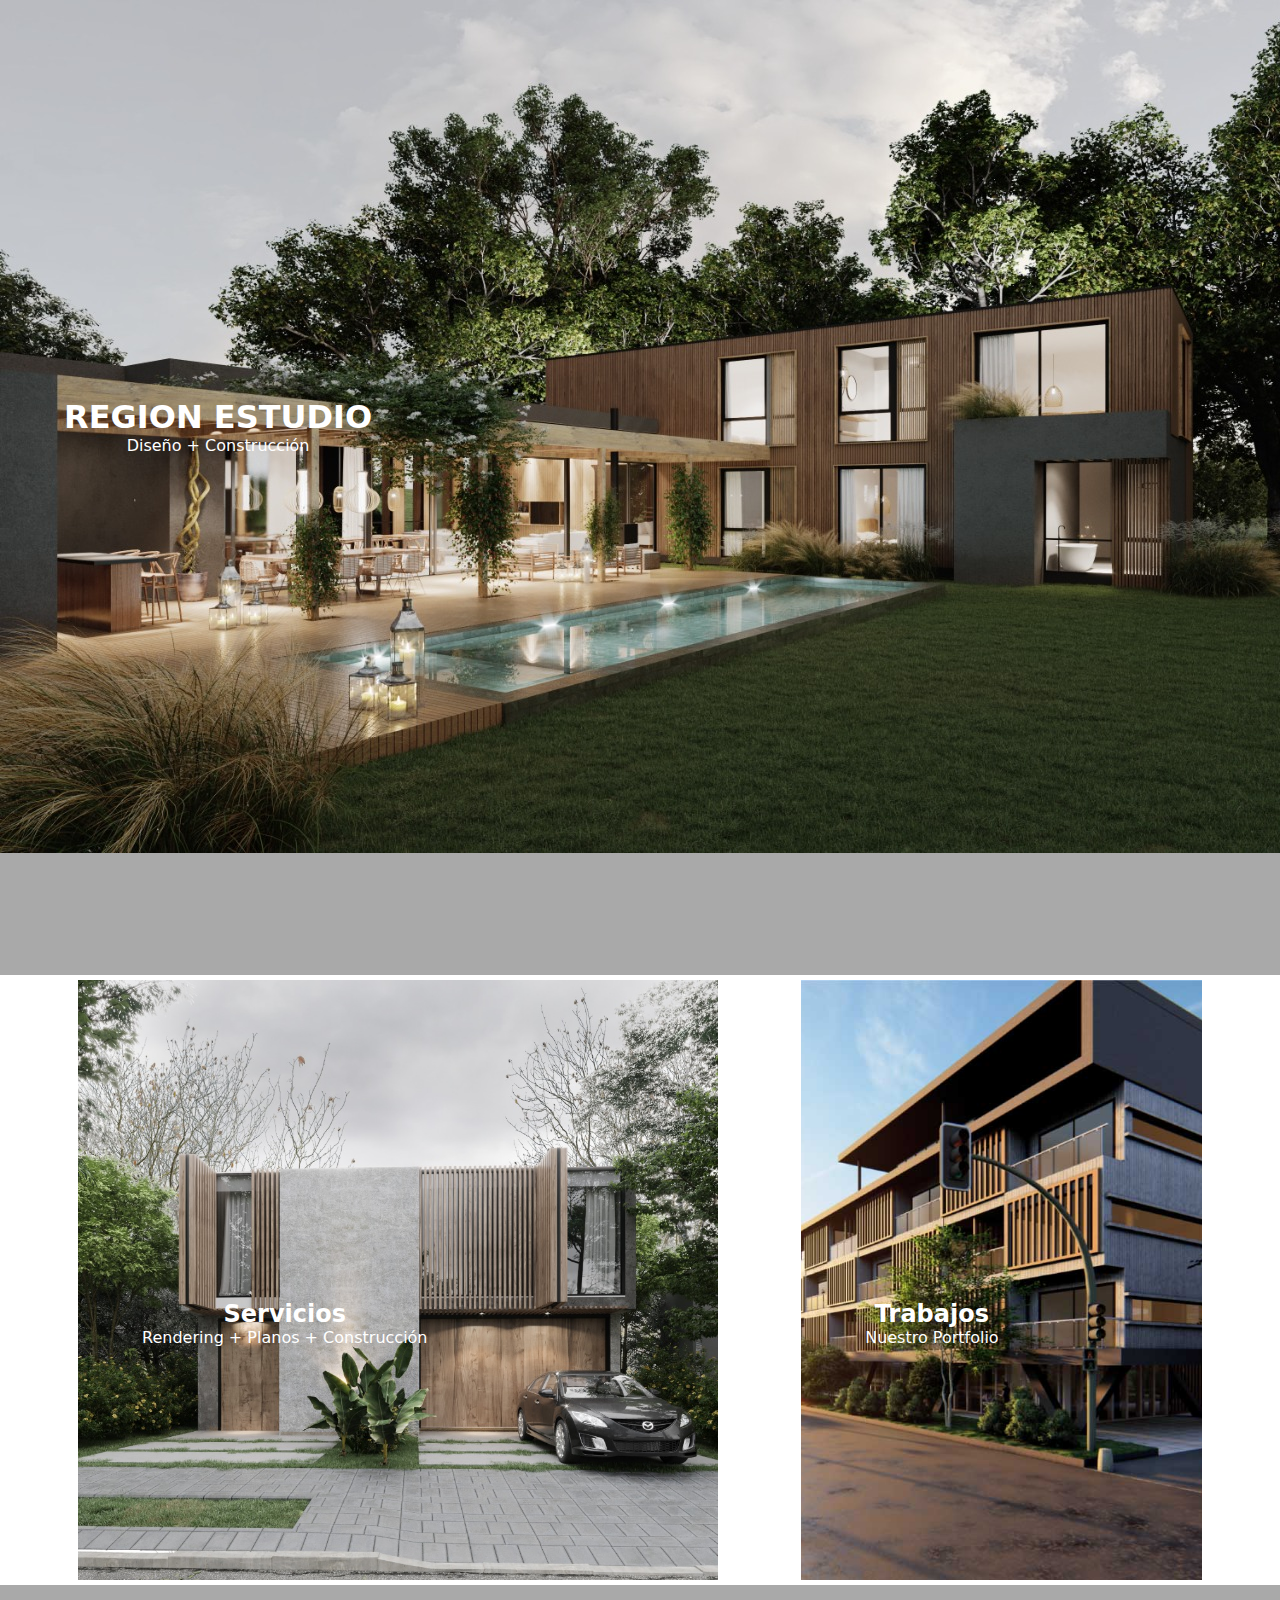
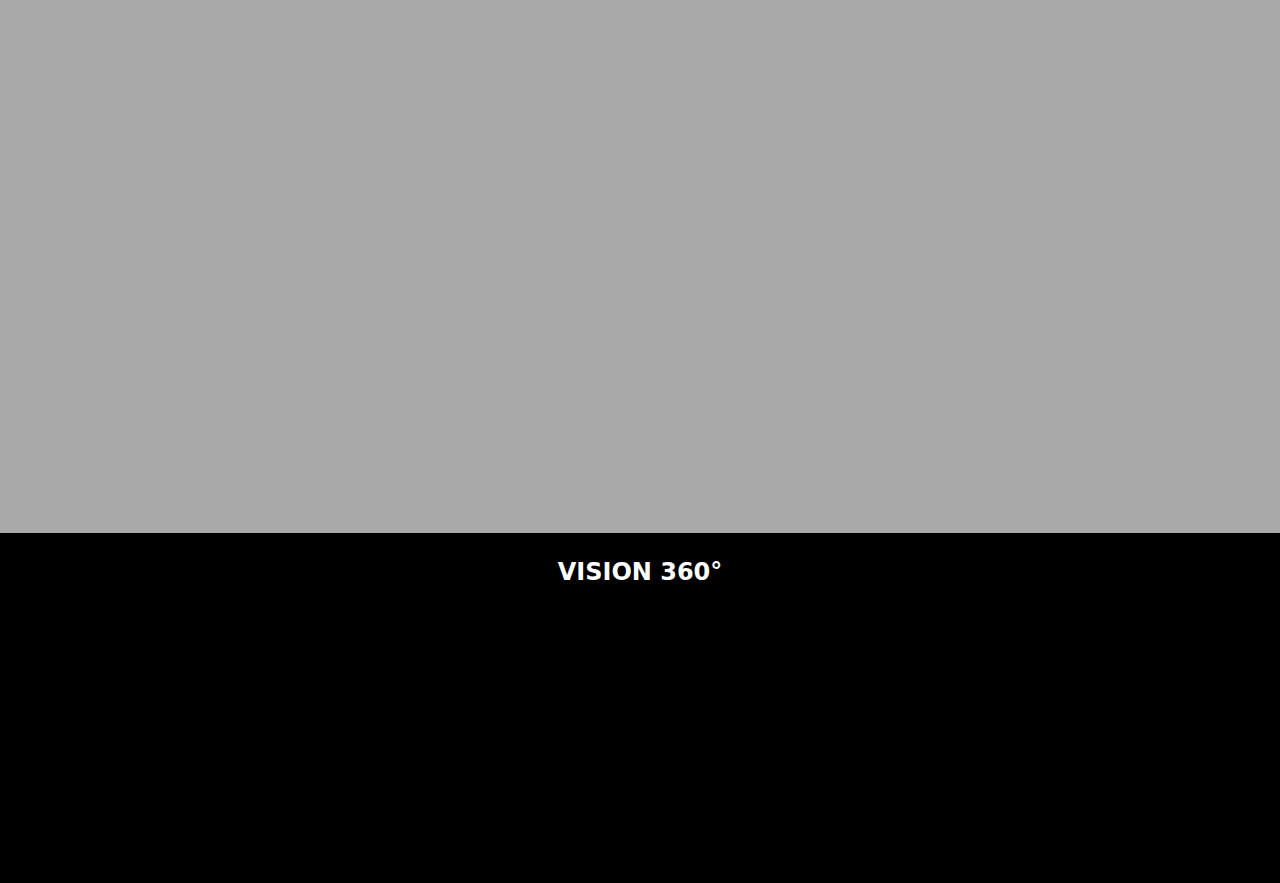
==== index.html @ 9657b605 "index.inicial" ====
<!DOCTYPE html>
<html lang="en">
<head>
    <meta charset="UTF-8">
    <meta http-equiv="X-UA-Compatible" content="IE=edge">
    <meta name="viewport" content="width=device-width, initial-scale=1.0">
    <link rel="preconnect" href="https://fonts.googleapis.com">
    <link rel="preconnect" href="https://fonts.gstatic.com" crossorigin>
    <link href="https://fonts.googleapis.com/css2?family=Roboto:ital,wght@0,100;0,300;0,400;0,500;0,700;0,900;1,100;1,300;1,400;1,500;1,700;1,900&display=swap" rel="stylesheet">
    <link rel="stylesheet" href="./style.css">
    <link rel="shortcut icon" href="./root/image/logo-arc-icono.png">
    <link
    rel="stylesheet"
    href="https://cdnjs.cloudflare.com/ajax/libs/animate.css/4.1.1/animate.min.css"
  />
    <title>REGION ESTUDIO</title>
</head>

<body>
    <div class="gridpe">
        <header >
            <div class="titulohead animate__animated animate__fadeInDown ">
            <h1 > REGION ESTUDIO</h1>
             <P>Diseño + Construcción</P>
            </div>
        </header>
        
        <section class="sectiona">
            <div class="divseca">
                <div class="titulosec animate__animated animate__fadeInDown ">
             <h2>Servicios</h2>
             <P>Rendering + Planos + Construcción</P>
            </div>
            </div>
            <div class="divsecb">
                <div class="titulosec animate__animated animate__fadeInDown ">
                 <h2>Trabajos</h2>
                 <P>Nuestro Portfolio</P>
                </div>
                </div>
                </div>
        </section>
        
        <section class="sectionb">
            <h2 class=" titulosecb animate__animated animate__fadeInDown "> VISION 360°</h2>
            <iframe class="secvideo" src="./root/video/video-cgi-animation-2.mp4" frameborder="0"></iframe>
            <iframe src="./root/video/video-cgi-animation-3.mp4" frameborder="0"></iframe>
            <iframe src="./root/video/video-cgi-animation.mp4" frameborder="0"></iframe>
        </section>
</body>
</html>
---- style.css ----
*{
    margin: 0;
    padding: 0;
}
.gridpe{
    display: grid;
    background-color: darkgrey;
    grid-template-columns: 1fr 1fr 1fr;
    grid-template-rows: 0.5fr 1fr 0.5fr;
    justify-content: center;
    align-items: center;
    
    grid-template-areas: 
    "hea hea hea"
    "seca seca seca"
    "secb secb  secb"
  
}
header{
    display: flex;
    align-items: center;
    background-image: url(./root/image/Galeria\ ext.jpeg);
    background-repeat: no-repeat;
    grid-area: hea;
    height: 853px;
    width: 1280px;
    justify-self: center;

}

.titulohead{
    position: absolute;
    text-align: center;
    margin-left: 5%;
}
.titulosec{
    position: absolute;
    text-align: center;
    margin-left: 5%;
    margin-top: 25%;

}

.sectiona{
    display: flex;
    justify-content: space-evenly;
    
    background-color: white;
    grid-area: seca;
}
.sectionb{
    display: flex;
    background-color: black;
    grid-area: secb;
    justify-content: space-around;
    color: aqua;
    height: 350px;
    
    
}

.divseca{
    background-image: url(./root/image/residencial2.jpeg);
    background-repeat: no-repeat;
    height: 600px;
    width: 640px;
    background-size: cover;
    background-position: center;
    margin: 5px 5px 5px 5px ;
     
    
}

.divsecb{
    background-image: url(./root/image/imagen-3d-rendering.jpg);
    background-repeat: no-repeat;
    height: 600px;
    width: 400.75px;
    background-size: cover;
    background-position: center;
    margin: 5px 5px 5px 5px ;
    
   
}

h2{
    font-family: system-ui, -apple-system, BlinkMacSystemFont, 'Segoe UI', Roboto, Oxygen, Ubuntu, Cantarell, 'Open Sans', 'Helvetica Neue', sans-serif;
    color: white;
}
h1{
    font-family: system-ui, -apple-system, BlinkMacSystemFont, 'Segoe UI', Roboto, Oxygen, Ubuntu, Cantarell, 'Open Sans', 'Helvetica Neue', sans-serif;
    color: white;
}
p{
    font-family: system-ui, -apple-system, BlinkMacSystemFont, 'Segoe UI', Roboto, Oxygen, Ubuntu, Cantarell, 'Open Sans', 'Helvetica Neue', sans-serif;
    color: white;
  
}

.titulosecb{
    position: absolute;
    text-align: center;
    padding-top: 2%;


}
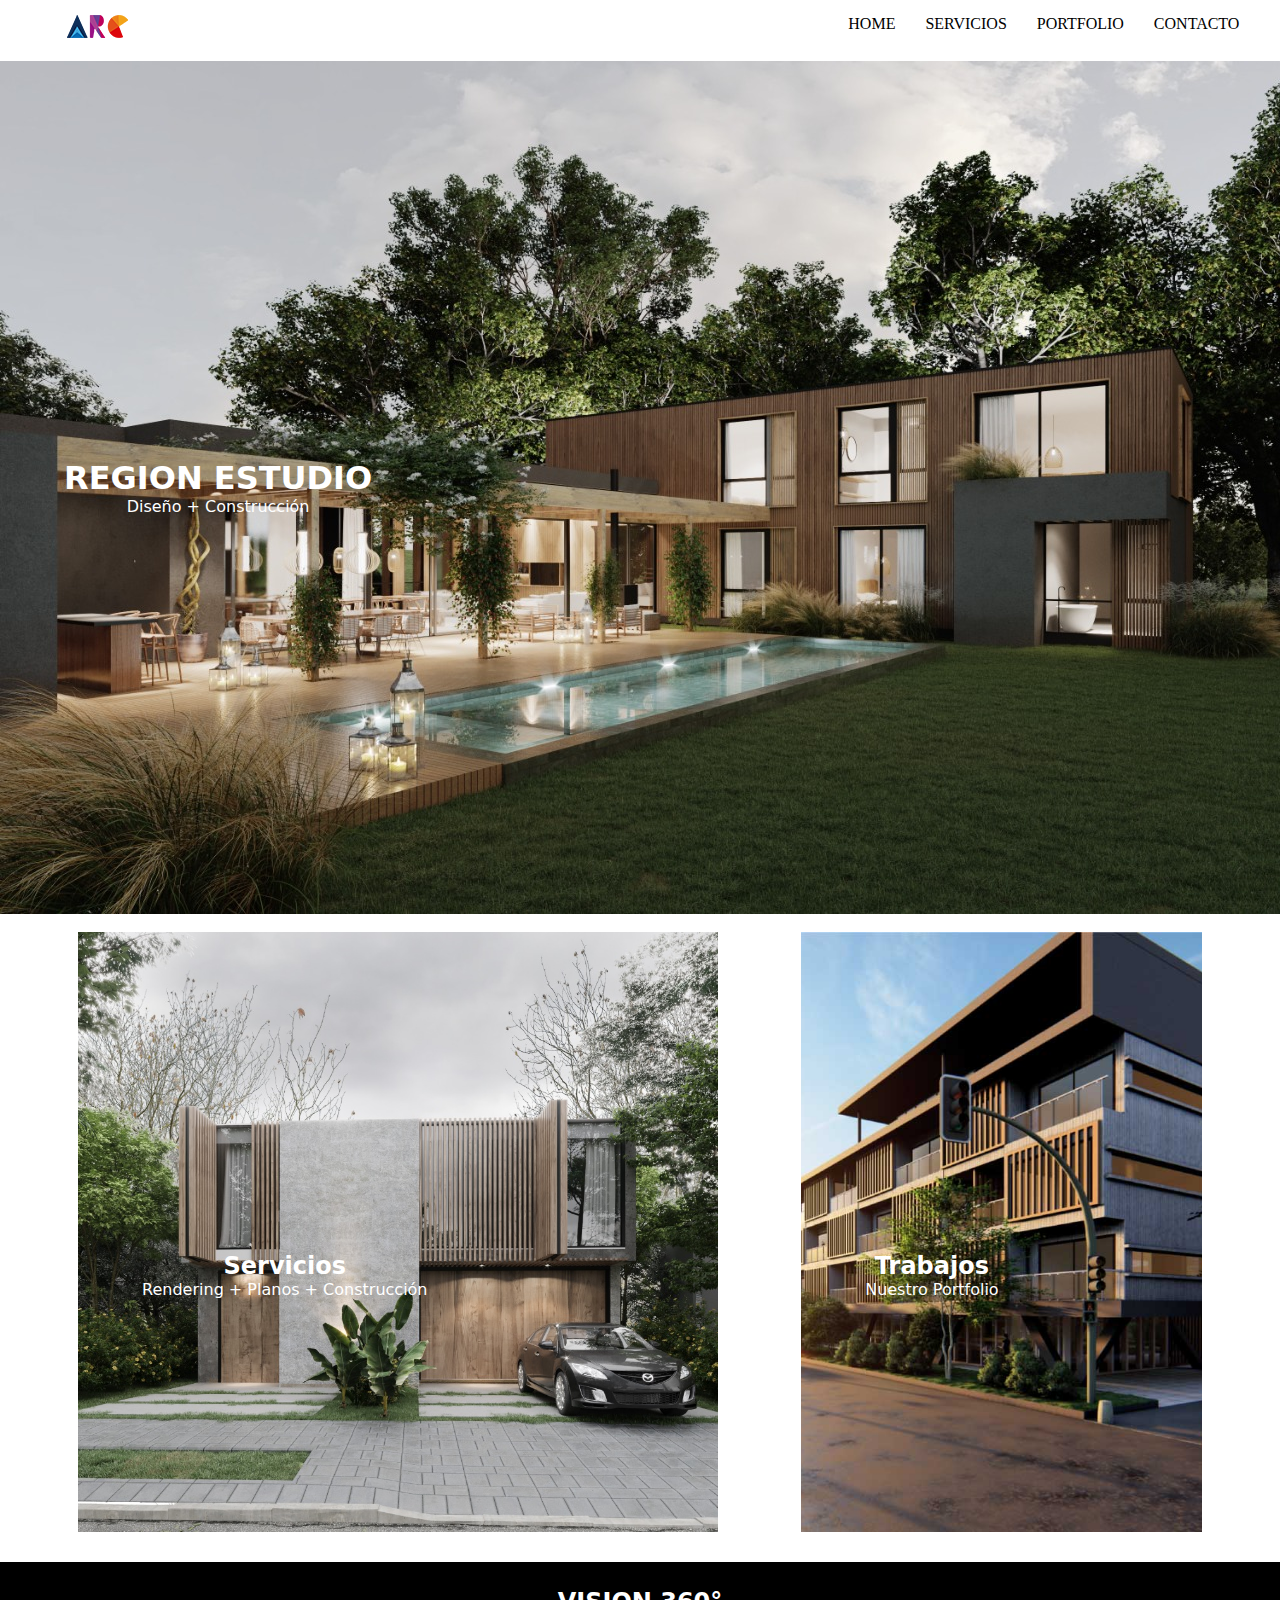
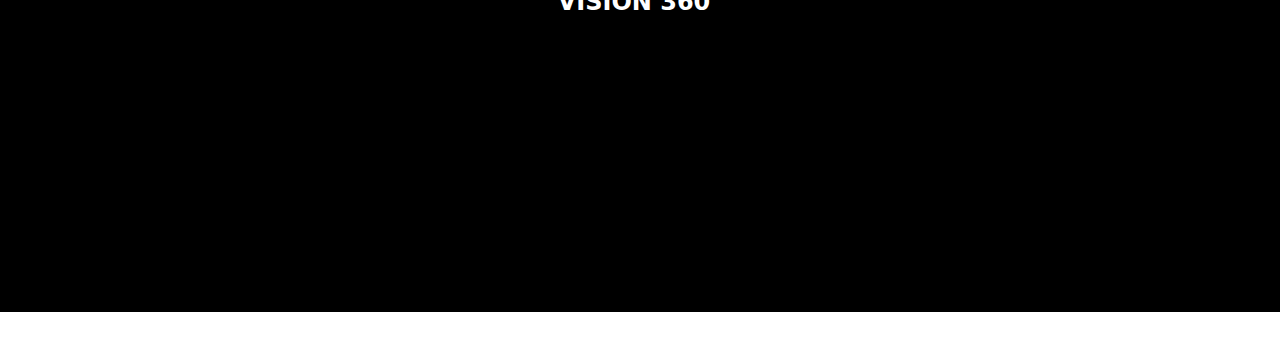
==== commit 39f319a7: "agregando galeria y nav" ====
--- a/index.html
+++ b/index.html
@@ -16,7 +16,25 @@
     <title>REGION ESTUDIO</title>
 </head>
 
+
 <body>
+ <div class="fijo">
+    <nav>
+        <ul>
+            <li> HOME</li>
+            <li>SERVICIOS</li>
+            <li>PORTFOLIO</li>
+            <li>CONTACTO</li>
+                    
+       </ul>  
+
+       <div class="img-menu">
+        <img  src="./root/image/logo-arc-icono.png" alt="">
+      </div>
+        
+    </nav>
+ </div>
+
     <div class="gridpe">
         <header >
             <div class="titulohead animate__animated animate__fadeInDown ">
@@ -32,13 +50,14 @@
              <P>Rendering + Planos + Construcción</P>
             </div>
             </div>
+            
             <div class="divsecb">
                 <div class="titulosec animate__animated animate__fadeInDown ">
                  <h2>Trabajos</h2>
                  <P>Nuestro Portfolio</P>
                 </div>
-                </div>
-                </div>
+            </div>
+                
         </section>
         
         <section class="sectionb">
@@ -47,5 +66,8 @@
             <iframe src="./root/video/video-cgi-animation-3.mp4" frameborder="0"></iframe>
             <iframe src="./root/video/video-cgi-animation.mp4" frameborder="0"></iframe>
         </section>
+
+       
+  <footer></footer>
 </body>
 </html>--- a/style.css
+++ b/style.css
@@ -1,14 +1,61 @@
 *{
     margin: 0;
     padding: 0;
+
 }
+
+nav{
+    background: white;
+    height: 45%;
+    display: flex;
+    justify-content: flex-end;
+                      
+}
+
+
+ul {
+   
+    display: flex;
+    flex-flow: row wrap;
+    justify-content: flex-end;
+    text-decoration:none;
+    color:white;
+    text-decoration: none;
+    list-style: none;
+    
+    margin-right: 2%;
+    width: 100%;
+    
+    
+} 
+
+ul li{
+    
+    margin: 15px;
+    color: black;
+    
+    
+    
+}
+
+.img-menu{
+    margin-top: 1px;
+    position: absolute;
+    top: 10px;
+    margin-right: 90%;
+}
+
+
+
 .gridpe{
     display: grid;
-    background-color: darkgrey;
+    background-color: white;
     grid-template-columns: 1fr 1fr 1fr;
-    grid-template-rows: 0.5fr 1fr 0.5fr;
+    
     justify-content: center;
     align-items: center;
+    margin: 1% auto;
+    
     
     grid-template-areas: 
     "hea hea hea"
@@ -25,6 +72,7 @@
     height: 853px;
     width: 1280px;
     justify-self: center;
+    margin-top: none;
 
 }
 
@@ -44,18 +92,24 @@
 .sectiona{
     display: flex;
     justify-content: space-evenly;
-    
+    margin: none;
     background-color: white;
     grid-area: seca;
+    margin-top: 1%;
+    margin-bottom:1% ;
+   
 }
 .sectionb{
     display: flex;
     background-color: black;
     grid-area: secb;
     justify-content: space-around;
-    color: aqua;
+    color: white;
     height: 350px;
+    margin-top: 1%;
+    margin-bottom:1% ;
     
+        
     
 }
 
@@ -67,6 +121,7 @@
     background-size: cover;
     background-position: center;
     margin: 5px 5px 5px 5px ;
+   
      
     
 }
@@ -79,6 +134,8 @@
     background-size: cover;
     background-position: center;
     margin: 5px 5px 5px 5px ;
+    
+
     
    
 }
@@ -103,4 +160,23 @@
     padding-top: 2%;
 
 
-}+}
+
+.imagen{
+    width: 100%;
+}
+.imagen img{
+    width: 100%;
+}
+
+.gale{
+    display: grid;
+    width: 100%;
+    margin: auto;
+    grid-template-columns: repeat(3, 1fr);
+    column-gap: 1%;
+    row-gap: 1%;
+}
+
+
+    
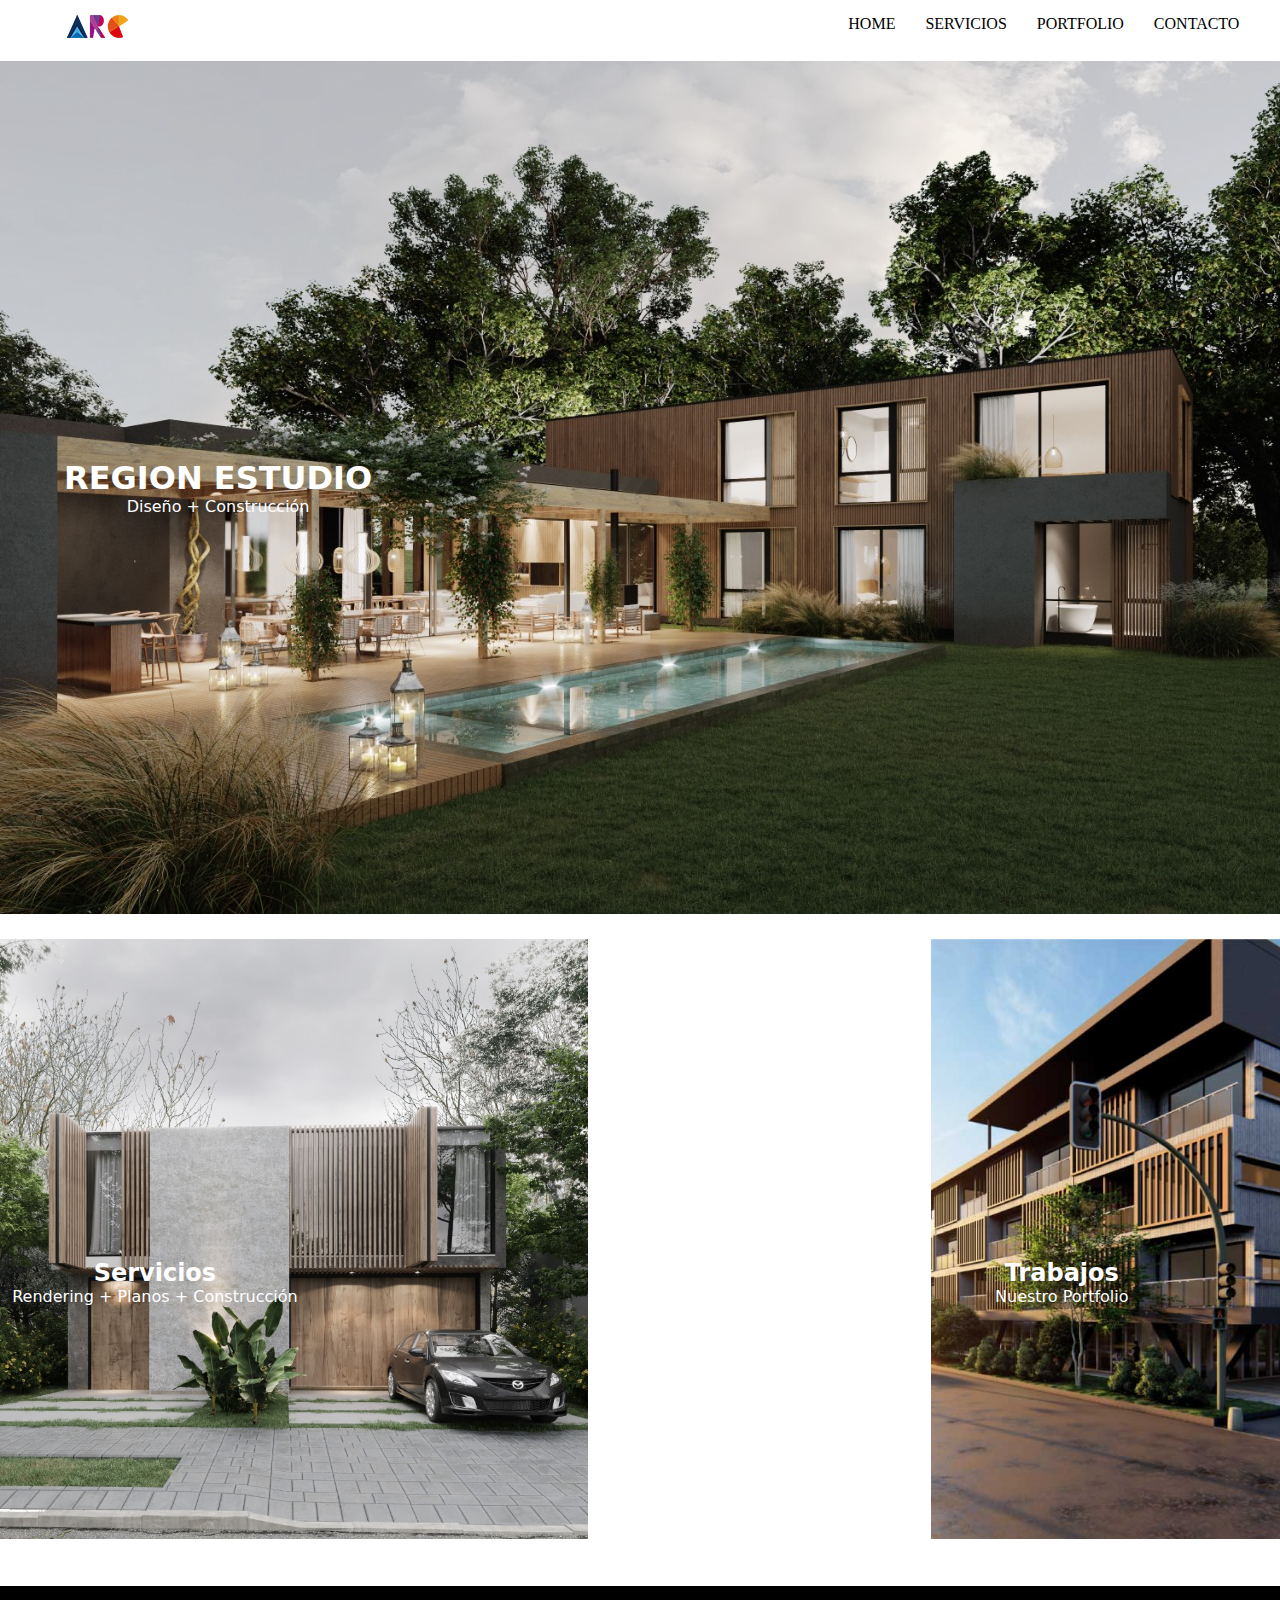
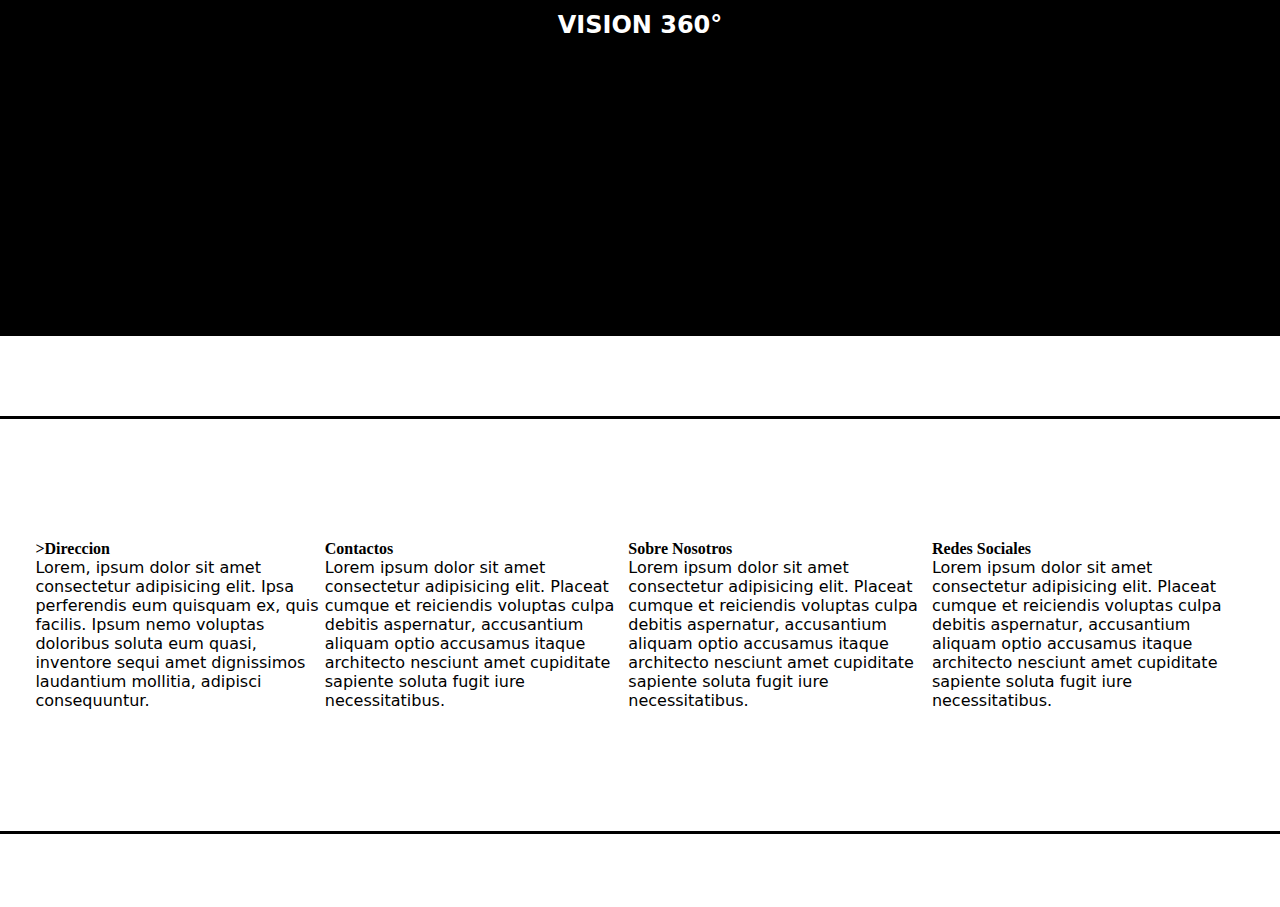
==== commit 32092d84: "footer mas menu" ====
--- a/index.html
+++ b/index.html
@@ -68,6 +68,29 @@
         </section>
 
        
-  <footer></footer>
+  <footer >
+    <div class="flexfooter">
+        <div class=" divsecf">
+            <h4>>Direccion</h4>
+            <p class="pf">Lorem, ipsum dolor sit amet consectetur adipisicing elit. Ipsa perferendis eum quisquam ex, quis facilis. Ipsum nemo voluptas doloribus soluta eum quasi, inventore sequi amet dignissimos laudantium mollitia, adipisci consequuntur.</p>
+        </div>
+        
+        <div class=" divsecf">
+            <h4>Contactos</h4>
+            <p class="pf">Lorem ipsum dolor sit amet consectetur adipisicing elit. Placeat cumque et reiciendis voluptas culpa debitis aspernatur, accusantium aliquam optio accusamus itaque architecto nesciunt amet cupiditate sapiente soluta fugit iure necessitatibus.</p>
+        </div>
+
+        <div class=" divsecf">
+            <h4>Sobre Nosotros</h4>
+            <p class="pf">Lorem ipsum dolor sit amet consectetur adipisicing elit. Placeat cumque et reiciendis voluptas culpa debitis aspernatur, accusantium aliquam optio accusamus itaque architecto nesciunt amet cupiditate sapiente soluta fugit iure necessitatibus.</p>
+        </div>
+        <div class=" divsecf" >
+            <h4>Redes Sociales</h4>
+            <p class="pf">Lorem ipsum dolor sit amet consectetur adipisicing elit. Placeat cumque et reiciendis voluptas culpa debitis aspernatur, accusantium aliquam optio accusamus itaque architecto nesciunt amet cupiditate sapiente soluta fugit iure necessitatibus.</p>
+            
+            
+
+    </div>
+  </footer>
 </body>
 </html>--- a/style.css
+++ b/style.css
@@ -180,3 +180,38 @@
 
 
     
+
+
+
+.flexfooter{
+    display: flex;
+   width: 1200px;
+   justify-content: center;
+   padding: 10%;
+   margin-left: 10%;
+   margin: 5% 5% 5% 25%;
+   border: solid;
+   
+}
+
+.divsecf{
+    color: black;
+    border: salmon;
+}
+.pf{
+    color: black;
+
+}
+
+.flexfooterp{
+    display: flex;
+ 
+   justify-content: center;
+   align-items: center;
+   padding: 10%;
+   margin-left: 10%;
+   margin: 5% 15% 5% 10%;
+   border: solid;
+   height: 100px;
+   
+}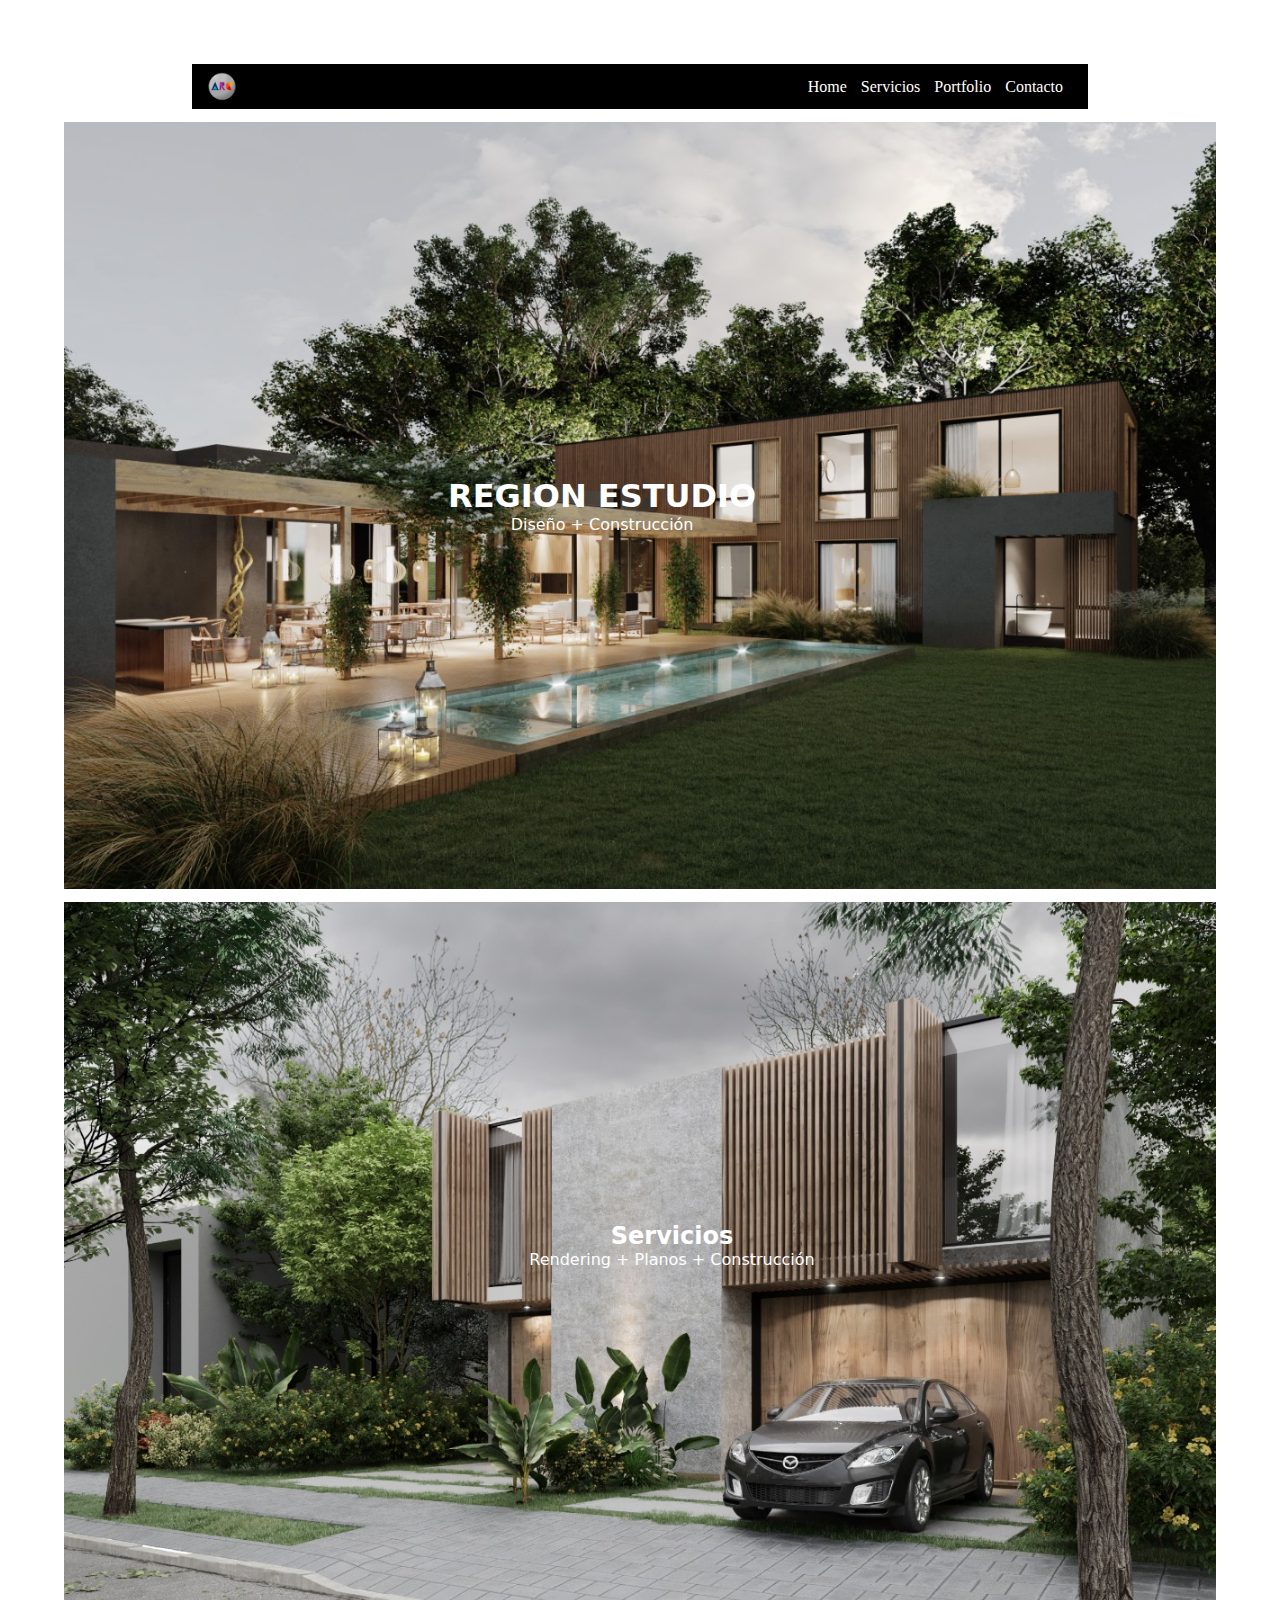
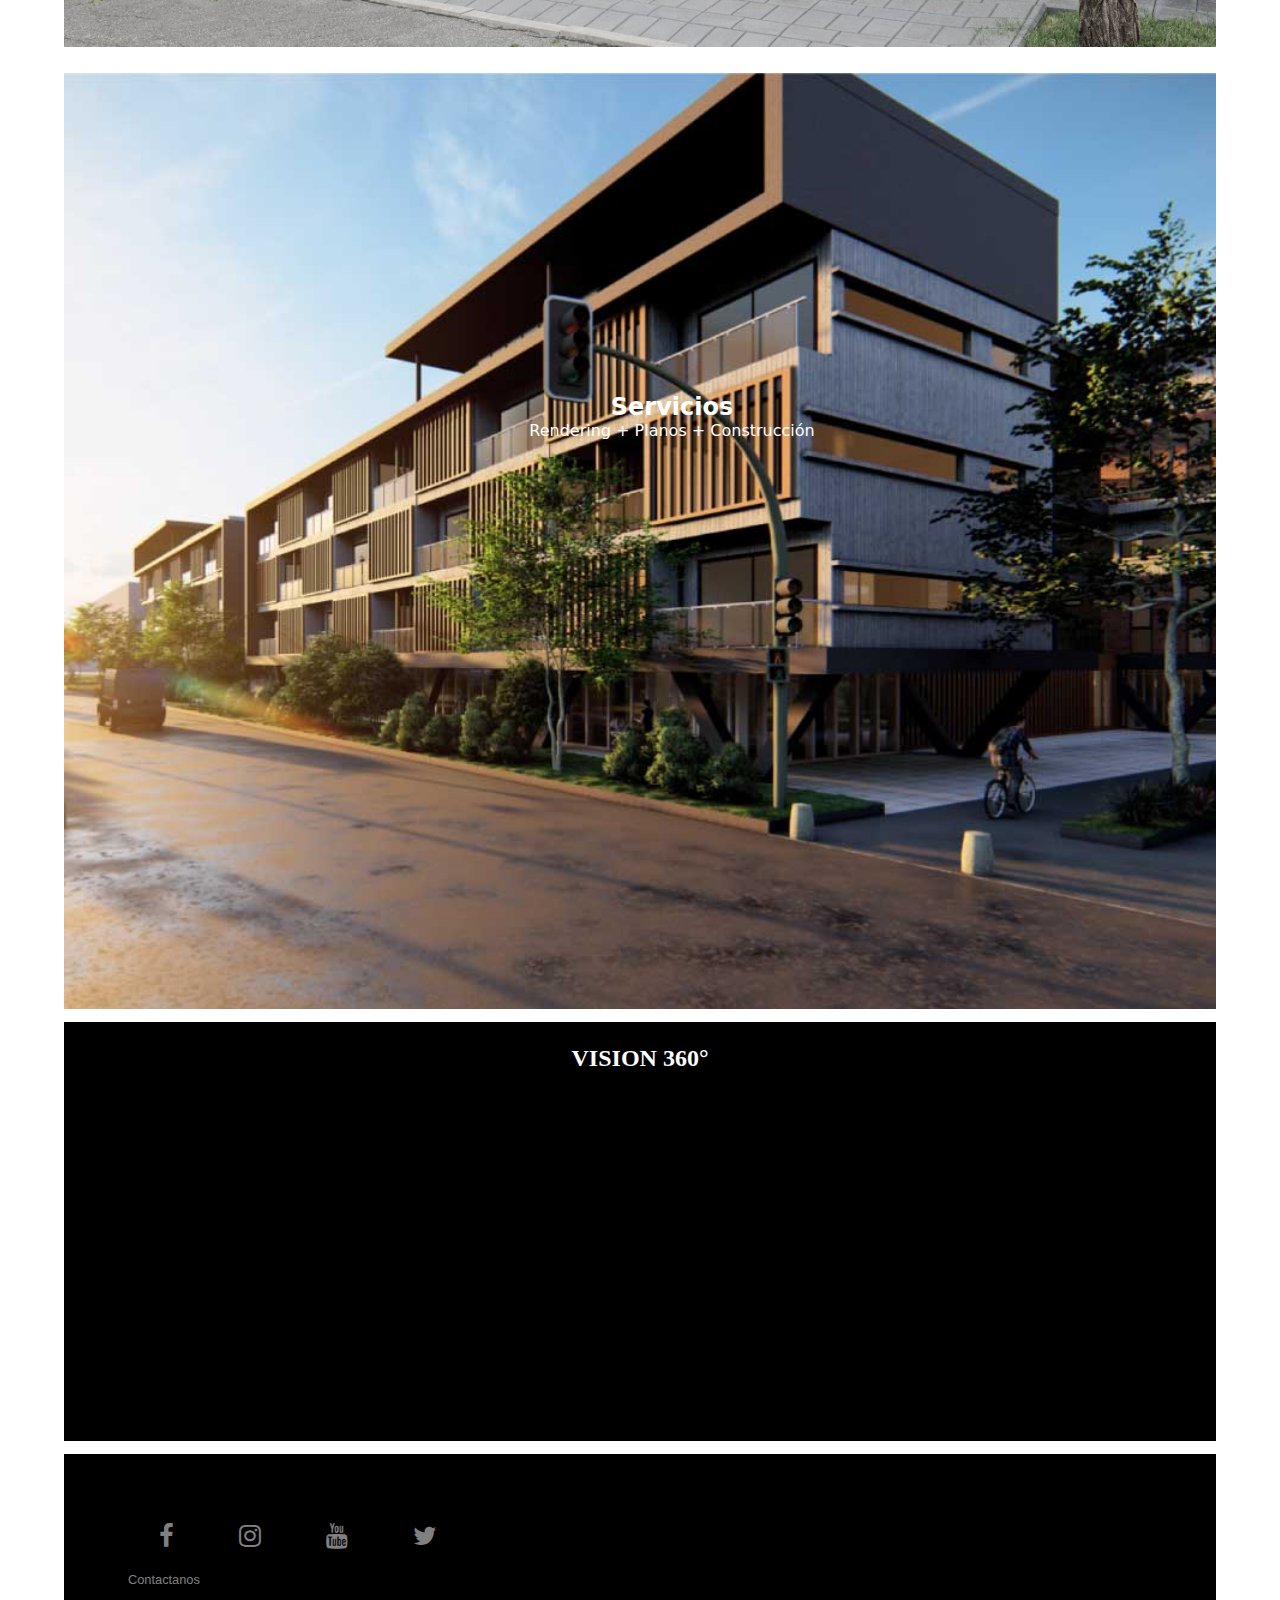
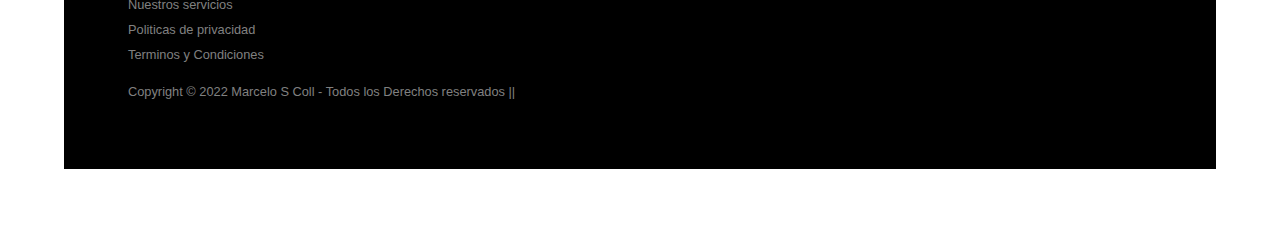
==== commit 496cea98: "correcion" ====
--- a/index.html
+++ b/index.html
@@ -9,88 +9,93 @@
     <link href="https://fonts.googleapis.com/css2?family=Roboto:ital,wght@0,100;0,300;0,400;0,500;0,700;0,900;1,100;1,300;1,400;1,500;1,700;1,900&display=swap" rel="stylesheet">
     <link rel="stylesheet" href="./style.css">
     <link rel="shortcut icon" href="./root/image/logo-arc-icono.png">
-    <link
-    rel="stylesheet"
-    href="https://cdnjs.cloudflare.com/ajax/libs/animate.css/4.1.1/animate.min.css"
-  />
-    <title>REGION ESTUDIO</title>
+    <link rel="stylesheet" href="https://cdnjs.cloudflare.com/ajax/libs/animate.css/4.1.1/animate.min.css" />
+    <link rel="stylesheet" href="https://cdnjs.cloudflare.com/ajax/libs/font-awesome/4.7.0/css/font-awesome.min.css">
+        <title>REGION </title>
 </head>
+<body>
+    <header>
+        <a href="" class="imgflex">
+            <img src="./root/image/logo-arc-2.png" alt="" class="img-menu">
+        </a>
 
+        <nav>
+             <a href="./index.html" class=" nav-menu"> Home</a>
+             <a href="#" class=" nav-menu"> Servicios</a>
+             <a href="./Portfolio.html" class=" nav-menu"> Portfolio</a>
+             <a href="./contacto.html" class=" nav-menu"> Contacto</a>
+             
+        </nav>
 
-<body>
- <div class="fijo">
-    <nav>
-        <ul>
-            <li> HOME</li>
-            <li>SERVICIOS</li>
-            <li>PORTFOLIO</li>
-            <li>CONTACTO</li>
-                    
-       </ul>  
-
-       <div class="img-menu">
-        <img  src="./root/image/logo-arc-icono.png" alt="">
-      </div>
-        
-    </nav>
- </div>
+    </header>
 
     <div class="gridpe">
-        <header >
+        <section class="secenc">
+            <img class="imgp" src="./root/image/Galeria ext.jpeg" alt="">
+            
             <div class="titulohead animate__animated animate__fadeInDown ">
+            
             <h1 > REGION ESTUDIO</h1>
+                
+            
              <P>Diseño + Construcción</P>
+            
             </div>
-        </header>
         
+        </section>
+
         <section class="sectiona">
-            <div class="divseca">
-                <div class="titulosec animate__animated animate__fadeInDown ">
+            <img class="imga" src="./root/image/residencial1.jpeg" alt="">
+            <div class="titulosec animate__animated animate__fadeInDown ">
+            
+            <h2 href="./Portfolio.html" >Servicios</h2>
+             <P>Rendering + Planos + Construcción</P>
+           
+            </div>
+                                       
+        </section>
+
+        <section class="sectionb">
+            <img class="imga" src="./root/image/imagen-3d-rendering.jpg" alt="">
+            <div class="titulosec animate__animated animate__fadeInDown ">
              <h2>Servicios</h2>
              <P>Rendering + Planos + Construcción</P>
+            
             </div>
-            </div>
-            
-            <div class="divsecb">
-                <div class="titulosec animate__animated animate__fadeInDown ">
-                 <h2>Trabajos</h2>
-                 <P>Nuestro Portfolio</P>
-                </div>
-            </div>
-                
+                                       
         </section>
         
-        <section class="sectionb">
-            <h2 class=" titulosecb animate__animated animate__fadeInDown "> VISION 360°</h2>
-            <iframe class="secvideo" src="./root/video/video-cgi-animation-2.mp4" frameborder="0"></iframe>
-            <iframe src="./root/video/video-cgi-animation-3.mp4" frameborder="0"></iframe>
+        <section class="sectionc">
+            <h2 class=" titulosecc animate__animated animate__fadeInDown "> VISION 360°</h2>
+            <iframe class="secvideo" src="./root/video/video-cgi-animation-3.mp4" frameborder="0"></iframe>
             <iframe src="./root/video/video-cgi-animation.mp4" frameborder="0"></iframe>
         </section>
-
+    </div>
        
-  <footer >
-    <div class="flexfooter">
-        <div class=" divsecf">
-            <h4>>Direccion</h4>
-            <p class="pf">Lorem, ipsum dolor sit amet consectetur adipisicing elit. Ipsa perferendis eum quisquam ex, quis facilis. Ipsum nemo voluptas doloribus soluta eum quasi, inventore sequi amet dignissimos laudantium mollitia, adipisci consequuntur.</p>
+    <footer>
+        <div class="footer">
+        <div class="row">
+        <a href="https://www.facebook.com/"><i class="fa fa-facebook"></i></a>
+        <a href="https://www.instagram.com/accounts/login/"><i class="fa fa-instagram"></i></a>
+        <a href="https://www.youtube.com/"><i class="fa fa-youtube"></i></a>
+        <a href="https://twitter.com/"><i class="fa fa-twitter"></i></a>
         </div>
         
-        <div class=" divsecf">
-            <h4>Contactos</h4>
-            <p class="pf">Lorem ipsum dolor sit amet consectetur adipisicing elit. Placeat cumque et reiciendis voluptas culpa debitis aspernatur, accusantium aliquam optio accusamus itaque architecto nesciunt amet cupiditate sapiente soluta fugit iure necessitatibus.</p>
+        <div class="row">
+        <ul>
+        <li><a href="#">Contactanos</a></li>
+        <li><a href="#">Nuestros servicios</li>
+        <li><a href="#">Politicas de privacidad</a></li>
+        <li><a href="#">Terminos y Condiciones</a></li>
+        
+        </ul>
         </div>
-
-        <div class=" divsecf">
-            <h4>Sobre Nosotros</h4>
-            <p class="pf">Lorem ipsum dolor sit amet consectetur adipisicing elit. Placeat cumque et reiciendis voluptas culpa debitis aspernatur, accusantium aliquam optio accusamus itaque architecto nesciunt amet cupiditate sapiente soluta fugit iure necessitatibus.</p>
+        
+        <div class="row">
+         Copyright © 2022 Marcelo S Coll -  Todos los Derechos reservados ||
         </div>
-        <div class=" divsecf" >
-            <h4>Redes Sociales</h4>
-            <p class="pf">Lorem ipsum dolor sit amet consectetur adipisicing elit. Placeat cumque et reiciendis voluptas culpa debitis aspernatur, accusantium aliquam optio accusamus itaque architecto nesciunt amet cupiditate sapiente soluta fugit iure necessitatibus.</p>
-            
-            
-
-    </div>
-  </footer>
+        </div>
+        </footer>
+   
 </body>
 </html>--- a/style.css
+++ b/style.css
@@ -4,214 +4,316 @@
 
 }
 
-nav{
-    background: white;
-    height: 45%;
-    display: flex;
-    justify-content: flex-end;
-                      
-}
-
-
-ul {
-   
-    display: flex;
-    flex-flow: row wrap;
-    justify-content: flex-end;
-    text-decoration:none;
-    color:white;
+@media  (min-width: 480px) {
+
+a{
     text-decoration: none;
-    list-style: none;
-    
-    margin-right: 2%;
-    width: 100%;
-    
-    
-} 
-
-ul li{
-    
-    margin: 15px;
     color: black;
-    
-    
-    
-}
-
-.img-menu{
-    margin-top: 1px;
-    position: absolute;
-    top: 10px;
-    margin-right: 90%;
-}
-
-
-
-.gridpe{
-    display: grid;
-    background-color: white;
-    grid-template-columns: 1fr 1fr 1fr;
-    
-    justify-content: center;
-    align-items: center;
-    margin: 1% auto;
-    
-    
-    grid-template-areas: 
-    "hea hea hea"
-    "seca seca seca"
-    "secb secb  secb"
-  
-}
+}
+
 header{
     display: flex;
-    align-items: center;
-    background-image: url(./root/image/Galeria\ ext.jpeg);
-    background-repeat: no-repeat;
-    grid-area: hea;
-    height: 853px;
-    width: 1280px;
-    justify-self: center;
-    margin-top: none;
-
-}
-
-.titulohead{
+   justify-content: space-between;
+   background-color: black;
+   height: 15px;
+   align-items: center;
+   padding: 15px;
+   margin-left: 5%;
+   margin-right: 5%;
+   margin-top: 5%;
+   
+  
+   
+}
+
+.imgflex{
+    display: flex;
+    
+    
+}
+.img-menu{
+    height: 30px;
+}
+
+.nav-menu{
+    color: white;
+    font-weight: 600px;
+    padding-right: 10px;
+}
+
+.nav-menu:hover{
+    color:lightblue
+}
+
+
+    .gridpe {
+        display: grid;
+        background-color: white;
+        grid-template-columns: 1 2fr ;
+        justify-content: center;
+        align-items: center;
+        margin: 1% auto;
+        
+        
+        grid-template-areas: 
+        "hea "
+        "seca "
+        "secb "
+        "secc"  
+    }
+
+       .secenc{
+        display: flex;
+        align-items: center;        
+        grid-area: hea;
+        justify-self: center;
+        margin-top: none;
+        background-color: white;
+        margin-left: 5%;
+        margin-right: 5%;
+       
+    
+    }
+ .imgp{
+    width: 100%;
+
+ }   
+
+ .titulohead{
     position: absolute;
     text-align: center;
+    margin-left: 30%;
+    color: white;
+    font-family: system-ui, -apple-system, BlinkMacSystemFont, 'Segoe UI', Roboto, Oxygen, Ubuntu, Cantarell, 'Open Sans', 'Helvetica Neue', sans-serif
+ }
+   
+    .sectiona{
+        display: flex;
+        justify-content: center;
+        margin: none;
+        background-color: white;
+        grid-area: seca;
+        margin-top: 1%;
+        margin-bottom:1% ;
+       
+    }
+    .imga{
+        width: 90%;
+    }
+
+    .titulosec{
+        position: absolute;
+        text-align: center;
+        margin-left: 5%;
+        margin-top: 25%;
+        color: white;
+    font-family: system-ui, -apple-system, BlinkMacSystemFont, 'Segoe UI', Roboto, Oxygen, Ubuntu, Cantarell, 'Open Sans', 'Helvetica Neue', sans-serif
+    
+    }
+    
+    .sectionb{
+        display: flex;
+        justify-content: center;
+        margin: none;
+        background-color: white;
+        grid-area: secb;
+        margin-top: 1%;
+        margin-bottom:1% ;
+    
+
+}
+
+.imgb{
+    width: 90%;
+
+}
+
+.sectionc{
+    grid-area: secc;
+    display: flex;
+    flex-direction: column;
+    align-items: center;
+    background-color: black;
     margin-left: 5%;
-}
-.titulosec{
-    position: absolute;
-    text-align: center;
-    margin-left: 5%;
-    margin-top: 25%;
-
-}
-
-.sectiona{
-    display: flex;
-    justify-content: space-evenly;
-    margin: none;
-    background-color: white;
-    grid-area: seca;
-    margin-top: 1%;
-    margin-bottom:1% ;
-   
-}
-.sectionb{
-    display: flex;
-    background-color: black;
-    grid-area: secb;
-    justify-content: space-around;
-    color: white;
-    height: 350px;
-    margin-top: 1%;
-    margin-bottom:1% ;
-    
-        
-    
-}
-
-.divseca{
-    background-image: url(./root/image/residencial2.jpeg);
-    background-repeat: no-repeat;
-    height: 600px;
-    width: 640px;
-    background-size: cover;
-    background-position: center;
-    margin: 5px 5px 5px 5px ;
-   
-     
-    
-}
-
-.divsecb{
-    background-image: url(./root/image/imagen-3d-rendering.jpg);
-    background-repeat: no-repeat;
-    height: 600px;
-    width: 400.75px;
-    background-size: cover;
-    background-position: center;
-    margin: 5px 5px 5px 5px ;
-    
-
-    
-   
-}
-
-h2{
-    font-family: system-ui, -apple-system, BlinkMacSystemFont, 'Segoe UI', Roboto, Oxygen, Ubuntu, Cantarell, 'Open Sans', 'Helvetica Neue', sans-serif;
-    color: white;
-}
-h1{
-    font-family: system-ui, -apple-system, BlinkMacSystemFont, 'Segoe UI', Roboto, Oxygen, Ubuntu, Cantarell, 'Open Sans', 'Helvetica Neue', sans-serif;
-    color: white;
-}
-p{
-    font-family: system-ui, -apple-system, BlinkMacSystemFont, 'Segoe UI', Roboto, Oxygen, Ubuntu, Cantarell, 'Open Sans', 'Helvetica Neue', sans-serif;
-    color: white;
-  
-}
-
-.titulosecb{
-    position: absolute;
+    margin-right: 5%;
+}
+
+.titulosecc{
+    
     text-align: center;
     padding-top: 2%;
-
-
-}
-
-.imagen{
-    width: 100%;
-}
-.imagen img{
-    width: 100%;
-}
-
-.gale{
-    display: grid;
-    width: 100%;
+    color: white;
+
+
+}
+.secvideo{
+    padding: 3%;
+}
+
+
+.footer{
+    background:#000;
+    padding:30px 0px;
+    font-family: 'Play', sans-serif;
+    text-align:center;
+    margin-left: 5%;
+    margin-right: 5%;
+    margin-bottom: 5%;
+    }
+    
+    .footer  .row{
+    width:100%;
     margin: auto;
-    grid-template-columns: repeat(3, 1fr);
-    column-gap: 1%;
-    row-gap: 1%;
-}
-
-
-    
-
-
-
-.flexfooter{
-    display: flex;
-   width: 1200px;
-   justify-content: center;
-   padding: 10%;
-   margin-left: 10%;
-   margin: 5% 5% 5% 25%;
-   border: solid;
-   
-}
-
-.divsecf{
-    color: black;
-    border: salmon;
-}
-.pf{
-    color: black;
-
-}
-
-.flexfooterp{
-    display: flex;
+    padding:0.6% 0%;
+    color:gray;
+    font-size:0.8em;
+    }
+    
+    .footer  .row a{
+    text-decoration:none;
+    color:gray;
+    transition:0.5s;
+    }
+    
+    .footer  .row a:hover{
+    color:#fff;
+    }
+    
+    .footer  .row ul{
+    width:100%;
+    }
+    
+    .footer  .row ul li{
+    display:inline-block;
+    margin:0px 30px;
+    }
+    
+    .footer .row a i{
+    font-size:2em;
+    margin:0% 1%;
+    }
+
+    .imagen{
+        width: 100%;
+    }
+     
+    .imagen img{
+        width: 100%;
+    }
+    .gale{
+        width: 100%;
+        margin:auto;
+        display: grid;
+        grid-template-columns: repeat(2, 1fr);
+        column-gap: 1%;
+        row-gap: 1%;
+        
+    }
+
+    .contenedorg{
+        padding: 1% 5% 10% 5%;
+        margin-top: none;
+  
+    }
+
+    .bc{
+        background-color: black;
+      }
+    
+      .tc{
+        color: aliceblue;
+        text-align: center;
+      }
+    }
  
-   justify-content: center;
-   align-items: center;
-   padding: 10%;
-   margin-left: 10%;
-   margin: 5% 15% 5% 10%;
-   border: solid;
-   height: 100px;
-   
-}+
+@media  (min-width: 768px) {
+
+    
+    .footer{
+        text-align:left;
+        padding:5%;
+        }
+        .footer .row ul li{
+        display:block;
+        margin:10px 0px;
+        text-align:left;
+        }
+        .footer .row a i{
+        margin:0% 3%;
+        }
+
+    .gale{
+        grid-template-columns: repeat(3, 1fr);
+    }
+
+    .bc{
+        background-color: black;
+      }
+    
+      .tc{
+        color: aliceblue;
+        text-align: center;
+      }
+    
+    
+}
+
+@media  (min-width: 1200px) {
+    a{
+        text-decoration: none;
+        color: black;
+    }
+    
+    header{
+        display: flex;
+       justify-content: space-between;
+       background-color: black;
+       height: 15px;
+       align-items: center;
+       padding: 15px;
+       margin-left: 15%;
+       margin-right: 15%;
+       margin-top: 5%;
+       
+      
+       
+    }
+    
+    .imgflex{
+        display: flex;
+        
+        
+    }
+    .img-menu{
+        height: 30px;
+    }
+    
+    .nav-menu{
+        color: white;
+        font-weight: 600px;
+        padding-right: 10px;
+    }
+    
+    .nav-menu:hover{
+        color:lightblue
+    }
+
+  .gale{
+    grid-template-columns: repeat(4, 1fr);
+  }
+  
+  .contenedorg{
+    padding: 2% 5% 2% 5%;
+  }
+
+  .bc{
+    background-color: black;
+  }
+
+  .tc{
+    color: aliceblue;
+    text-align: center;
+  }
+}
+
